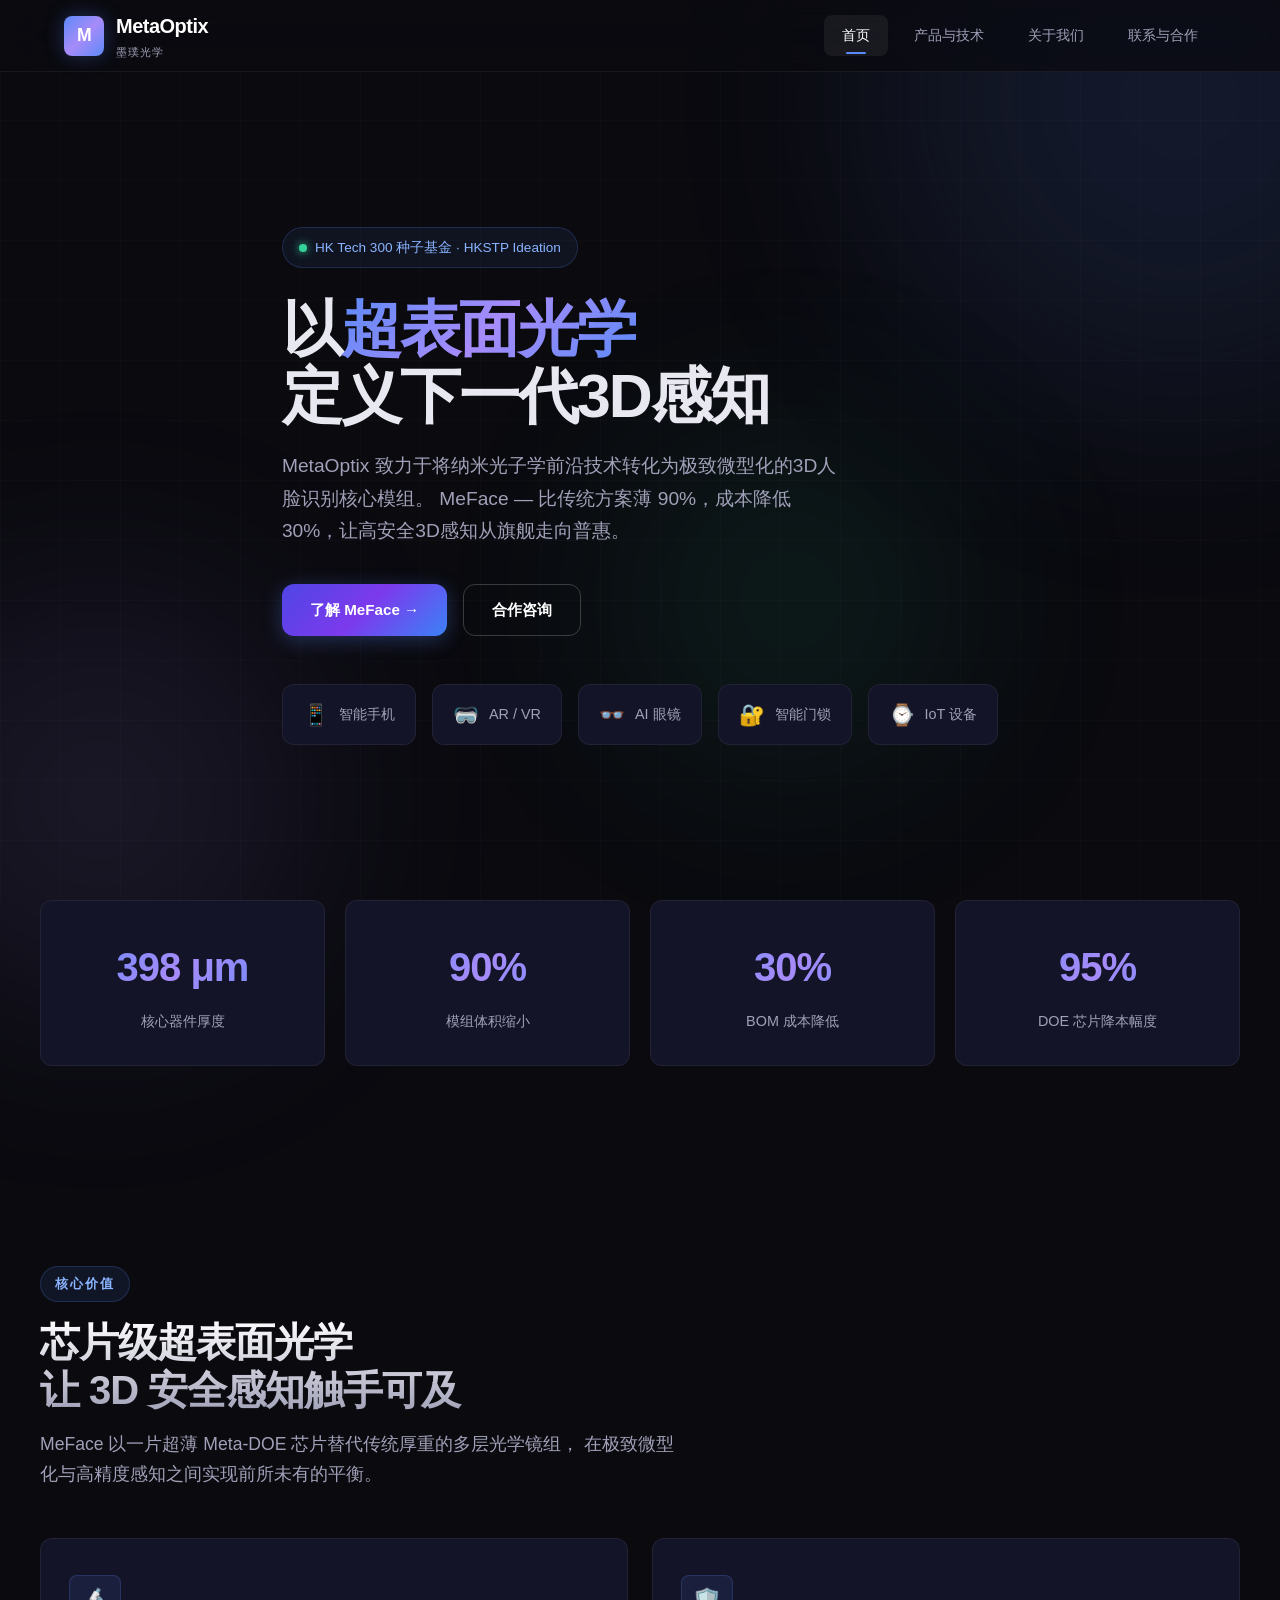
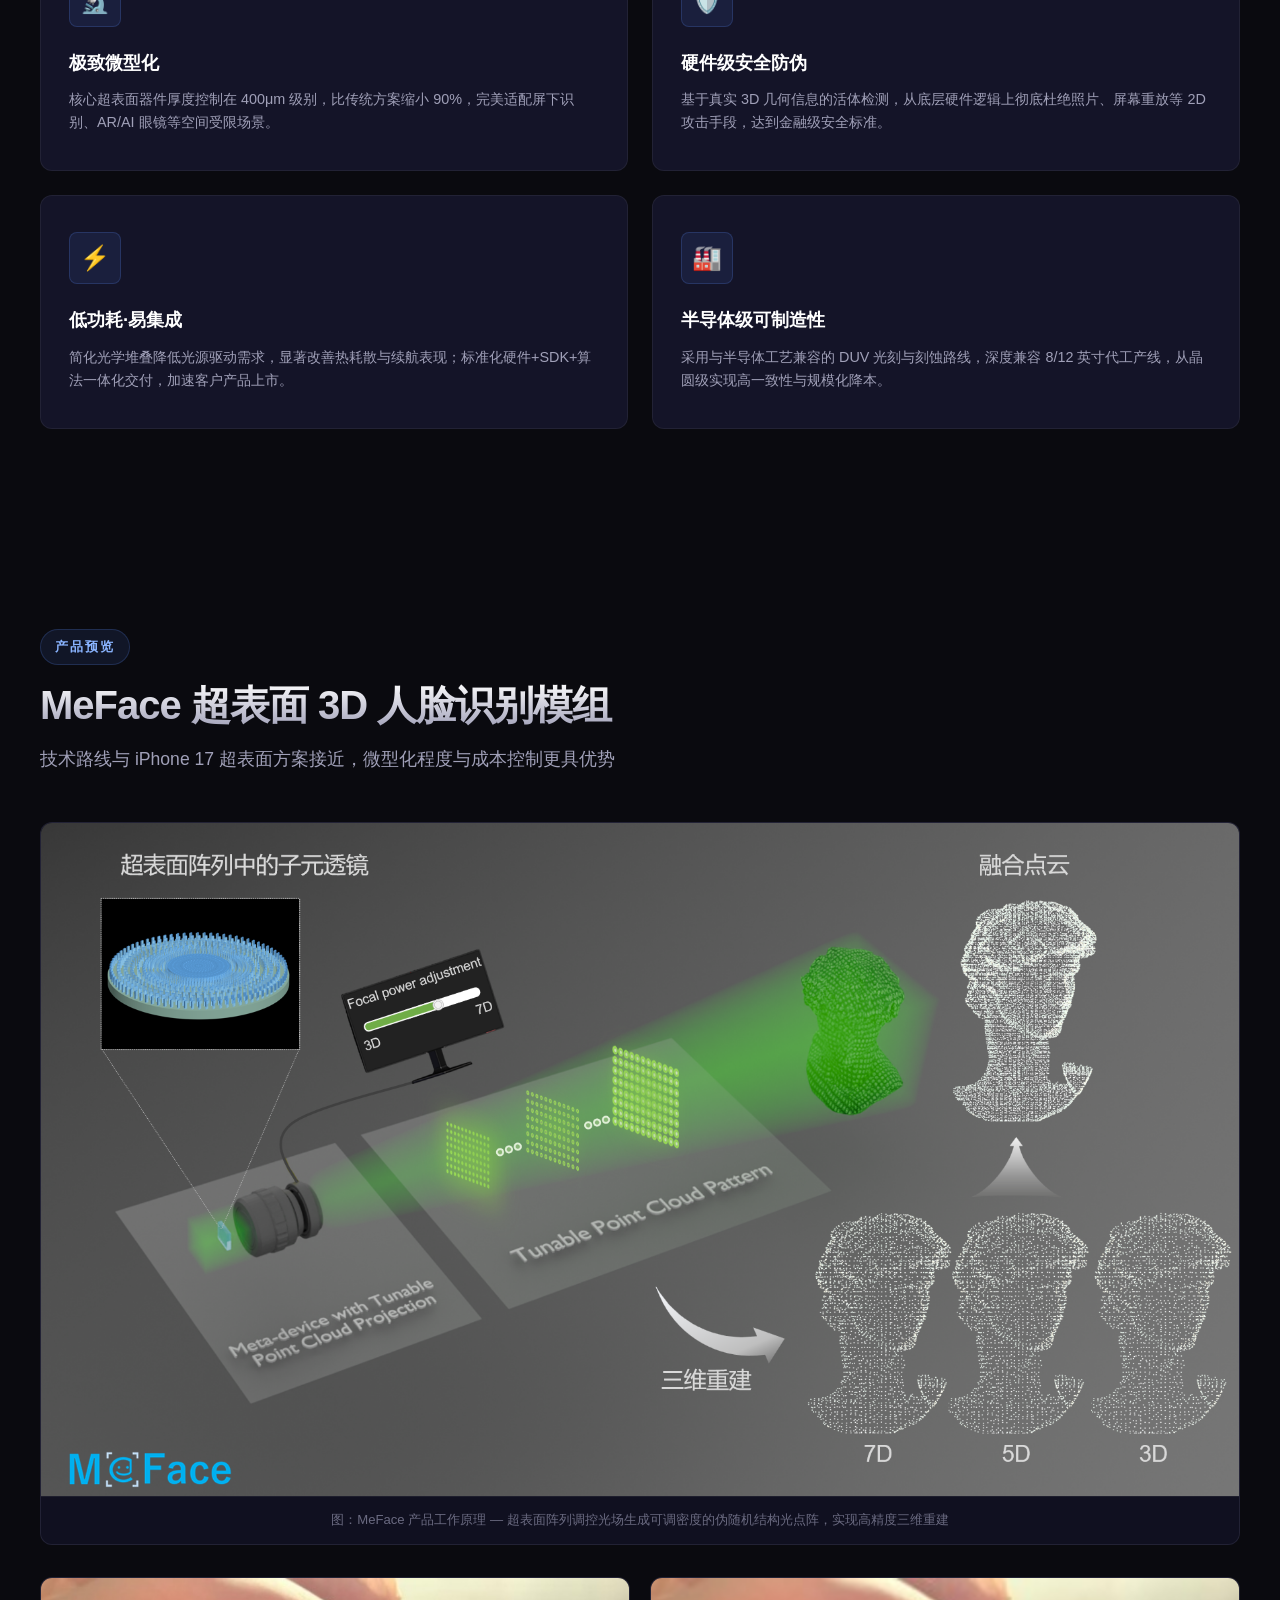
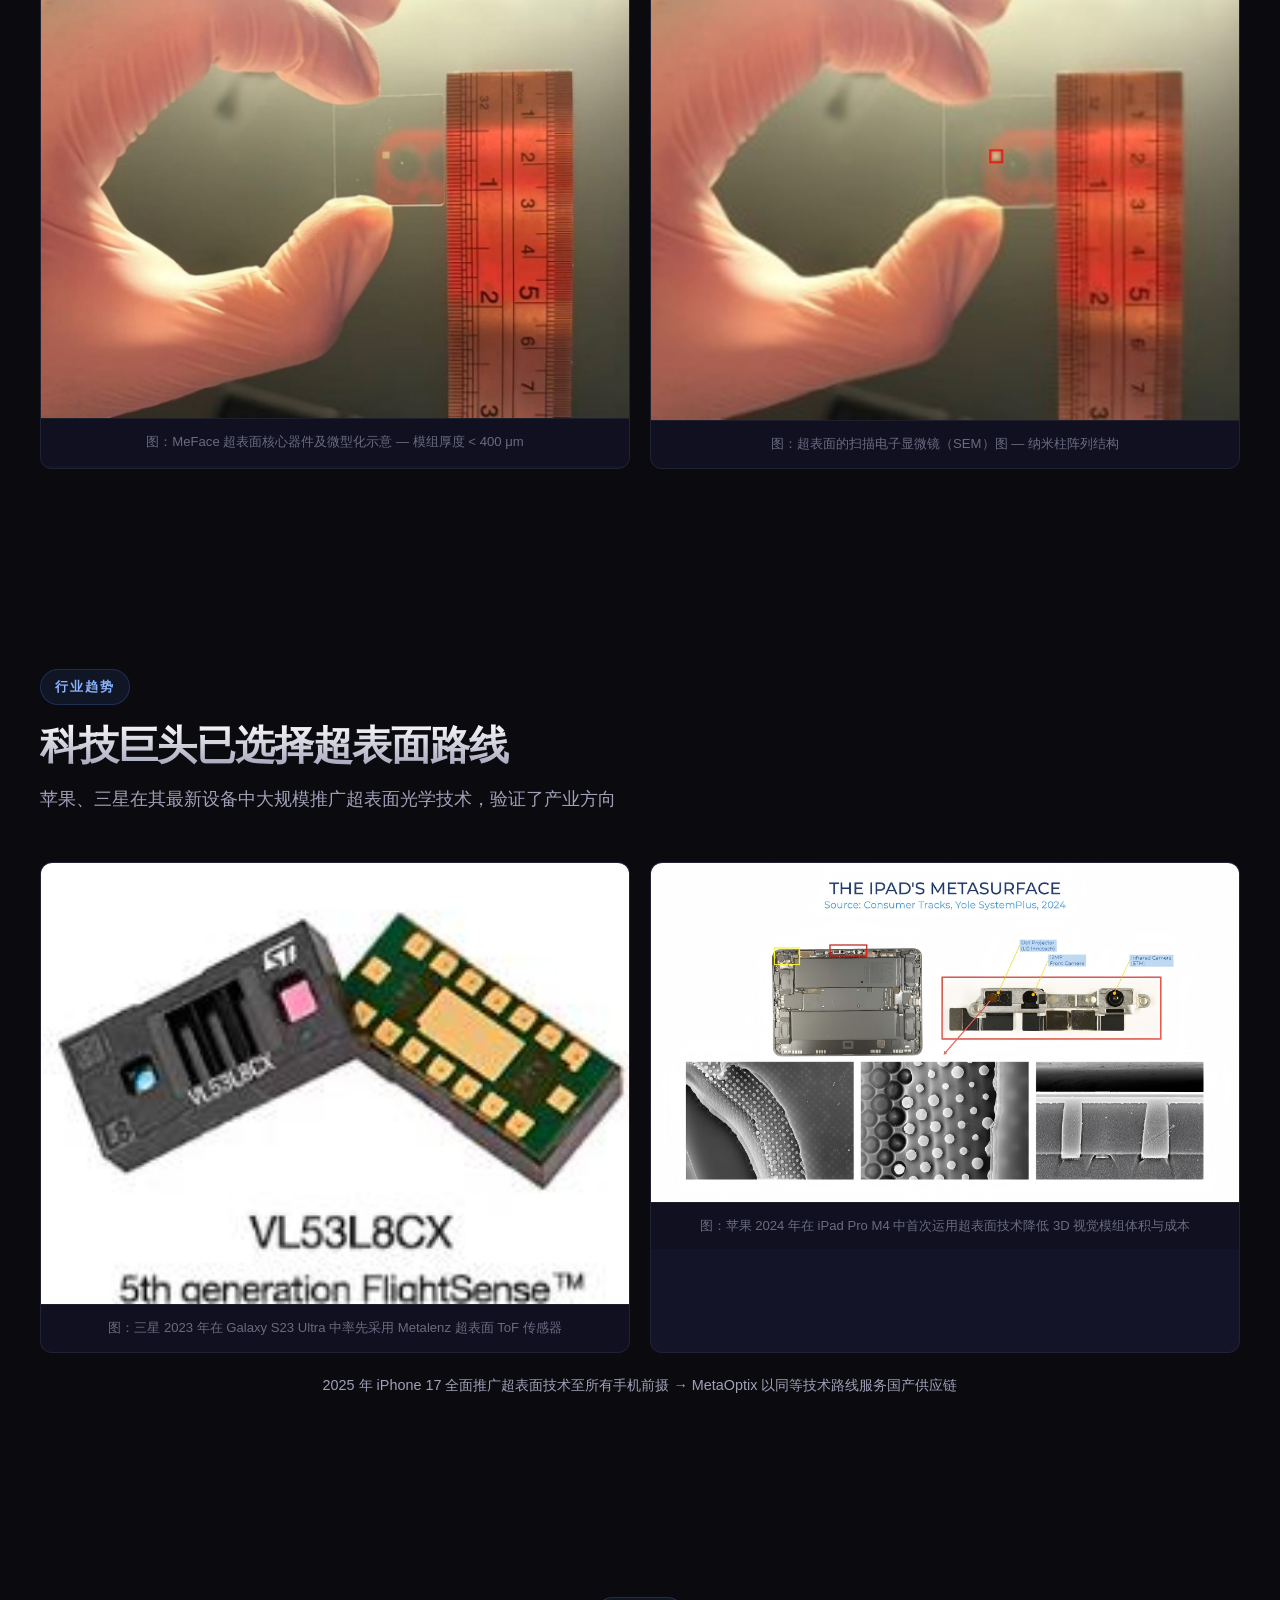
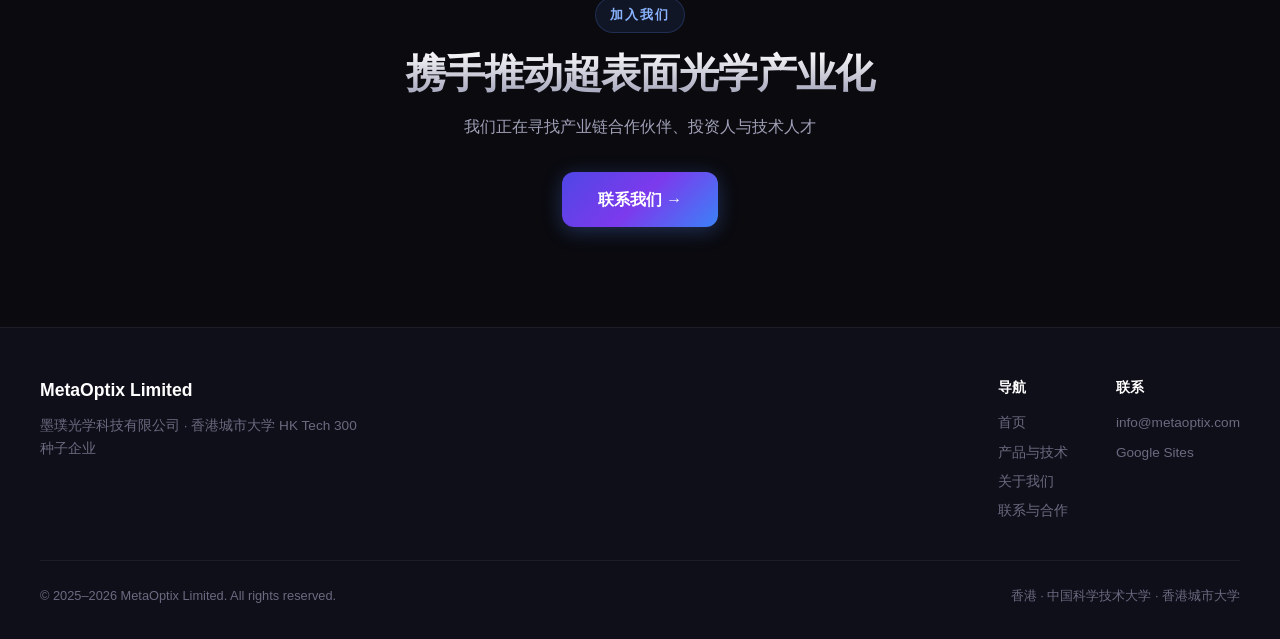
==== index.html @ 43b80e3b "Initial MetaOptix website" ====
<!DOCTYPE html>
<html lang="zh-CN">
<head>
  <meta charset="UTF-8">
  <meta name="viewport" content="width=device-width, initial-scale=1.0">
  <meta name="description" content="MetaOptix 墨璞光学 - 超表面光学芯片级3D人脸识别方案，定义下一代智能感知">
  <title>MetaOptix 墨璞光学 | 超表面3D感知</title>
  <link rel="stylesheet" href="css/style.css">
</head>
<body>

<div class="bg-grid"></div>
<div class="bg-orb bg-orb-1"></div>
<div class="bg-orb bg-orb-2"></div>
<div class="bg-orb bg-orb-3"></div>

<!-- Navigation -->
<nav class="nav">
  <div class="nav-inner">
    <a href="index.html" class="nav-logo">
      <div class="logo-icon">M</div>
      <div>
        <div>MetaOptix</div>
        <div class="logo-sub">墨璞光学</div>
      </div>
    </a>
    <div class="nav-links">
      <a href="index.html" class="active">首页</a>
      <a href="product.html">产品与技术</a>
      <a href="about.html">关于我们</a>
      <a href="contact.html">联系与合作</a>
    </div>
    <button class="nav-toggle" aria-label="菜单">
      <span></span><span></span><span></span>
    </button>
  </div>
</nav>

<!-- Main Content -->
<main class="page-wrap">

  <!-- Hero Section -->
  <section class="section hero">
    <div class="section-inner">
      <div class="hero-badge animate">
        <span class="dot"></span>
        HK Tech 300 种子基金 · HKSTP Ideation
      </div>
      <h1 class="animate">
        以<span class="gradient">超表面光学</span><br>定义下一代3D感知
      </h1>
      <p class="animate">
        MetaOptix 致力于将纳米光子学前沿技术转化为极致微型化的3D人脸识别核心模组。
        MeFace — 比传统方案薄 90%，成本降低 30%，让高安全3D感知从旗舰走向普惠。
      </p>
      <div class="hero-actions animate">
        <a href="product.html" class="btn btn-primary">了解 MeFace →</a>
        <a href="contact.html" class="btn btn-outline">合作咨询</a>
      </div>
      <div class="app-grid animate">
        <div class="app-item"><span class="emoji">📱</span> 智能手机</div>
        <div class="app-item"><span class="emoji">🥽</span> AR / VR</div>
        <div class="app-item"><span class="emoji">👓</span> AI 眼镜</div>
        <div class="app-item"><span class="emoji">🔐</span> 智能门锁</div>
        <div class="app-item"><span class="emoji">⌚</span> IoT 设备</div>
      </div>
    </div>
  </section>

  <!-- Key Stats -->
  <section class="section" style="padding-top:0;">
    <div class="section-inner">
      <div class="stats-grid animate">
        <div class="stat-card">
          <div class="stat-value"><span class="counter" data-target="400" data-suffix=" μm">0 μm</span></div>
          <div class="stat-label">核心器件厚度</div>
        </div>
        <div class="stat-card">
          <div class="stat-value"><span class="counter" data-target="90" data-suffix="%">0%</span></div>
          <div class="stat-label">模组体积缩小</div>
        </div>
        <div class="stat-card">
          <div class="stat-value"><span class="counter" data-target="30" data-suffix="%">0%</span></div>
          <div class="stat-label">BOM 成本降低</div>
        </div>
        <div class="stat-card">
          <div class="stat-value"><span class="counter" data-target="95" data-suffix="%">0%</span></div>
          <div class="stat-label">DOE 芯片降本幅度</div>
        </div>
      </div>
    </div>
  </section>

  <!-- Value Proposition -->
  <section class="section">
    <div class="section-inner">
      <div class="section-label animate">核心价值</div>
      <h2 class="section-title animate">芯片级超表面光学<br>让 3D 安全感知触手可及</h2>
      <p class="section-desc animate">
        MeFace 以一片超薄 Meta-DOE 芯片替代传统厚重的多层光学镜组，
        在极致微型化与高精度感知之间实现前所未有的平衡。
      </p>
      <div class="grid-2 animate">
        <div class="card feature-card">
          <div class="icon">🔬</div>
          <h3>极致微型化</h3>
          <p>核心超表面器件厚度控制在 400μm 级别，比传统方案缩小 90%，完美适配屏下识别、AR/AI 眼镜等空间受限场景。</p>
        </div>
        <div class="card feature-card">
          <div class="icon">🛡️</div>
          <h3>硬件级安全防伪</h3>
          <p>基于真实 3D 几何信息的活体检测，从底层硬件逻辑上彻底杜绝照片、屏幕重放等 2D 攻击手段，达到金融级安全标准。</p>
        </div>
        <div class="card feature-card">
          <div class="icon">⚡</div>
          <h3>低功耗·易集成</h3>
          <p>简化光学堆叠降低光源驱动需求，显著改善热耗散与续航表现；标准化硬件+SDK+算法一体化交付，加速客户产品上市。</p>
        </div>
        <div class="card feature-card">
          <div class="icon">🏭</div>
          <h3>半导体级可制造性</h3>
          <p>采用与半导体工艺兼容的 DUV 光刻与刻蚀路线，深度兼容 8/12 英寸代工产线，从晶圆级实现高一致性与规模化降本。</p>
        </div>
      </div>
    </div>
  </section>

  <!-- Product Preview with Images -->
  <section class="section">
    <div class="section-inner">
      <div class="section-label animate">产品预览</div>
      <h2 class="section-title animate">MeFace 超表面 3D 人脸识别模组</h2>
      <p class="section-desc animate">技术路线与 iPhone 17 超表面方案接近，微型化程度与成本控制更具优势</p>

      <!-- Product working principle -->
      <div class="animate" style="margin-bottom:32px;">
        <div class="img-card">
          <img src="images/image19.png" alt="MeFace 产品工作原理示意" loading="lazy">
          <div class="img-caption">图：MeFace 产品工作原理 — 超表面阵列调控光场生成可调密度的伪随机结构光点阵，实现高精度三维重建</div>
        </div>
      </div>

      <!-- Two-column: Prototype + SEM -->
      <div class="img-grid-2 animate">
        <div class="img-card">
          <img src="images/image10.jpeg" alt="MeFace 核心原型" loading="lazy">
          <div class="img-caption">图：MeFace 超表面核心器件及微型化示意 — 模组厚度 &lt; 400 μm</div>
        </div>
        <div class="img-card">
          <img src="images/image27.png" alt="超表面 SEM 扫描电镜图" loading="lazy">
          <div class="img-caption">图：超表面的扫描电子显微镜（SEM）图 — 纳米柱阵列结构</div>
        </div>
      </div>
    </div>
  </section>

  <!-- Tech Giants using Metasurface -->
  <section class="section">
    <div class="section-inner">
      <div class="section-label animate">行业趋势</div>
      <h2 class="section-title animate">科技巨头已选择超表面路线</h2>
      <p class="section-desc animate">苹果、三星在其最新设备中大规模推广超表面光学技术，验证了产业方向</p>
      <div class="img-grid-2 animate">
        <div class="img-card">
          <img src="images/image17.png" alt="三星 Galaxy S23 Ultra 采用 Metalenz 超表面 ToF 传感器" loading="lazy">
          <div class="img-caption">图：三星 2023 年在 Galaxy S23 Ultra 中率先采用 Metalenz 超表面 ToF 传感器</div>
        </div>
        <div class="img-card">
          <img src="images/image18.png" alt="苹果 iPad Pro M4 采用超表面技术" loading="lazy">
          <div class="img-caption">图：苹果 2024 年在 iPad Pro M4 中首次运用超表面技术降低 3D 视觉模组体积与成本</div>
        </div>
      </div>
      <p style="color:var(--text-secondary);text-align:center;margin-top:20px;font-size:0.9rem;">
        2025 年 iPhone 17 全面推广超表面技术至所有手机前摄 → MetaOptix 以同等技术路线服务国产供应链
      </p>
    </div>
  </section>

  <!-- CTA Section -->
  <section class="section" style="text-align:center;">
    <div class="section-inner animate">
      <div class="section-label">加入我们</div>
      <h2 class="section-title" style="max-width:600px;margin:0 auto 16px;">
        携手推动超表面光学产业化
      </h2>
      <p style="color:var(--text-secondary);margin-bottom:32px;">
        我们正在寻找产业链合作伙伴、投资人与技术人才
      </p>
      <a href="contact.html" class="btn btn-primary" style="font-size:1rem;padding:14px 36px;">联系我们 →</a>
    </div>
  </section>

</main>

<!-- Footer -->
<footer class="footer">
  <div class="footer-inner">
    <div class="footer-brand">
      <h3>MetaOptix Limited</h3>
      <p>墨璞光学科技有限公司 · 香港城市大学 HK Tech 300 种子企业</p>
    </div>
    <div class="footer-links">
      <div>
        <h4>导航</h4>
        <a href="index.html">首页</a>
        <a href="product.html">产品与技术</a>
        <a href="about.html">关于我们</a>
        <a href="contact.html">联系与合作</a>
      </div>
      <div>
        <h4>联系</h4>
        <a href="mailto:info@metaoptix.com">info@metaoptix.com</a>
        <a href="https://sites.google.com/gapps.cityu.edu.hk/metaoptix/home" target="_blank" rel="noopener">Google Sites</a>
      </div>
    </div>
  </div>
  <div class="footer-bottom">
    <span>&copy; 2025–2026 MetaOptix Limited. All rights reserved.</span>
    <span>香港 · 中国科学技术大学 · 香港城市大学</span>
  </div>
</footer>

<script src="js/main.js"></script>
</body>
</html>
---- css/style.css ----
/* ============================================================
   MetaOptix 官方网站 - 深色科技风
   Dark Tech Style for MetaOptix Limited
   ============================================================ */

/* --- CSS Variables --- */
:root {
  --bg-primary: #0a0a0f;
  --bg-secondary: #0f0f1a;
  --bg-card: #141428;
  --bg-card-hover: #1a1a35;
  --border-color: rgba(255, 255, 255, 0.06);
  --border-glow: rgba(100, 140, 255, 0.15);

  --text-primary: #e8e8f0;
  --text-secondary: #a0a0b8;
  --text-muted: #6a6a80;

  --accent: #5b8af7;
  --accent-light: #8ab4ff;
  --accent-glow: rgba(91, 138, 247, 0.3);
  --accent-gradient: linear-gradient(135deg, #5b8af7 0%, #a78bfa 50%, #5b8af7 100%);
  --accent-gradient-2: linear-gradient(135deg, #4f46e5 0%, #7c3aed 50%, #3b82f6 100%);

  --success: #34d399;
  --warning: #fbbf24;
  --danger: #f87171;

  --font-sans: 'Segoe UI', 'PingFang SC', 'Microsoft YaHei', -apple-system, sans-serif;
  --font-mono: 'Cascadia Code', 'Fira Code', 'JetBrains Mono', 'Consolas', monospace;

  --nav-height: 72px;
  --max-width: 1200px;
  --radius: 12px;
  --radius-sm: 8px;
  --radius-lg: 20px;

  --shadow-glow: 0 0 40px var(--accent-glow);
  --shadow-card: 0 1px 2px rgba(0, 0, 0, 0.4), 0 4px 16px rgba(0, 0, 0, 0.3);
  --shadow-card-hover: 0 4px 8px rgba(0, 0, 0, 0.5), 0 8px 32px rgba(91, 138, 247, 0.12);

  --transition: 0.3s cubic-bezier(0.4, 0, 0.2, 1);
}

/* --- Reset & Base --- */
*, *::before, *::after {
  margin: 0;
  padding: 0;
  box-sizing: border-box;
}

html {
  scroll-behavior: smooth;
  font-size: 16px;
}

body {
  font-family: var(--font-sans);
  background: var(--bg-primary);
  color: var(--text-primary);
  line-height: 1.7;
  overflow-x: hidden;
  -webkit-font-smoothing: antialiased;
}

a {
  color: var(--accent-light);
  text-decoration: none;
  transition: color var(--transition);
}
a:hover { color: #fff; }

img { max-width: 100%; display: block; }

ul { list-style: none; }

/* --- Background Effects --- */
.bg-grid {
  position: fixed;
  top: 0; left: 0;
  width: 100%; height: 100%;
  pointer-events: none;
  z-index: 0;
  background-image:
    linear-gradient(rgba(255,255,255,0.02) 1px, transparent 1px),
    linear-gradient(90deg, rgba(255,255,255,0.02) 1px, transparent 1px);
  background-size: 60px 60px;
}

.bg-orb {
  position: fixed;
  border-radius: 50%;
  filter: blur(120px);
  opacity: 0.12;
  pointer-events: none;
  z-index: 0;
}
.bg-orb-1 {
  width: 600px; height: 600px;
  background: var(--accent);
  top: -200px; right: -200px;
  animation: orbFloat 20s ease-in-out infinite;
}
.bg-orb-2 {
  width: 400px; height: 400px;
  background: #a78bfa;
  bottom: -100px; left: -100px;
  animation: orbFloat 25s ease-in-out infinite reverse;
}
.bg-orb-3 {
  width: 300px; height: 300px;
  background: #34d399;
  top: 50%; left: 50%;
  animation: orbFloat 18s ease-in-out infinite;
}

@keyframes orbFloat {
  0%, 100% { transform: translate(0, 0) scale(1); }
  33% { transform: translate(40px, -30px) scale(1.1); }
  66% { transform: translate(-20px, 20px) scale(0.9); }
}

/* --- Navigation --- */
.nav {
  position: fixed;
  top: 0;
  left: 0;
  width: 100%;
  height: var(--nav-height);
  z-index: 1000;
  background: rgba(10, 10, 15, 0.8);
  backdrop-filter: blur(20px) saturate(180%);
  -webkit-backdrop-filter: blur(20px) saturate(180%);
  border-bottom: 1px solid var(--border-color);
  transition: background var(--transition);
}
.nav.scrolled {
  background: rgba(10, 10, 15, 0.95);
}

.nav-inner {
  max-width: var(--max-width);
  margin: 0 auto;
  padding: 0 24px;
  height: 100%;
  display: flex;
  align-items: center;
  justify-content: space-between;
}

.nav-logo {
  display: flex;
  align-items: center;
  gap: 12px;
  font-size: 1.25rem;
  font-weight: 700;
  color: #fff;
  letter-spacing: -0.5px;
}

.nav-logo .logo-icon {
  width: 40px;
  height: 40px;
  border-radius: var(--radius-sm);
  background: var(--accent-gradient);
  display: flex;
  align-items: center;
  justify-content: center;
  font-size: 1.1rem;
  font-weight: 900;
  color: #fff;
  box-shadow: 0 0 20px var(--accent-glow);
}

.nav-logo .logo-sub {
  font-size: 0.7rem;
  font-weight: 400;
  color: var(--text-secondary);
  letter-spacing: 1px;
  text-transform: uppercase;
}

.nav-links {
  display: flex;
  align-items: center;
  gap: 8px;
}

.nav-links a {
  color: var(--text-secondary);
  padding: 8px 18px;
  border-radius: 8px;
  font-size: 0.9rem;
  font-weight: 500;
  transition: all var(--transition);
  position: relative;
}

.nav-links a:hover,
.nav-links a.active {
  color: #fff;
  background: rgba(255, 255, 255, 0.06);
}

.nav-links a.active::after {
  content: '';
  position: absolute;
  bottom: 2px;
  left: 50%;
  transform: translateX(-50%);
  width: 20px;
  height: 2px;
  border-radius: 1px;
  background: var(--accent);
}

.nav-toggle {
  display: none;
  flex-direction: column;
  gap: 5px;
  cursor: pointer;
  padding: 8px;
  background: none;
  border: none;
}
.nav-toggle span {
  display: block;
  width: 24px;
  height: 2px;
  background: var(--text-primary);
  border-radius: 1px;
  transition: var(--transition);
}

/* --- Page Wrapper --- */
.page-wrap {
  position: relative;
  z-index: 1;
  padding-top: var(--nav-height);
}

/* --- Section --- */
.section {
  padding: 100px 24px;
}

.section-inner {
  max-width: var(--max-width);
  margin: 0 auto;
}

.section-label {
  display: inline-block;
  font-size: 0.8rem;
  font-weight: 600;
  letter-spacing: 2px;
  text-transform: uppercase;
  color: var(--accent-light);
  margin-bottom: 16px;
  padding: 6px 14px;
  border-radius: 20px;
  background: rgba(91, 138, 247, 0.1);
  border: 1px solid rgba(91, 138, 247, 0.2);
}

.section-title {
  font-size: 2.5rem;
  font-weight: 700;
  letter-spacing: -1px;
  line-height: 1.2;
  margin-bottom: 16px;
  background: linear-gradient(180deg, #fff 0%, var(--text-secondary) 100%);
  -webkit-background-clip: text;
  -webkit-text-fill-color: transparent;
  background-clip: text;
}

.section-desc {
  font-size: 1.1rem;
  color: var(--text-secondary);
  max-width: 640px;
  margin-bottom: 48px;
}

/* --- Buttons --- */
.btn {
  display: inline-flex;
  align-items: center;
  gap: 8px;
  padding: 12px 28px;
  border-radius: var(--radius);
  font-size: 0.95rem;
  font-weight: 600;
  border: none;
  cursor: pointer;
  transition: all var(--transition);
  font-family: var(--font-sans);
}
.btn-primary {
  background: var(--accent-gradient-2);
  color: #fff;
  box-shadow: 0 4px 20px rgba(91, 138, 247, 0.3);
}
.btn-primary:hover {
  box-shadow: 0 6px 30px rgba(91, 138, 247, 0.5);
  transform: translateY(-2px);
  color: #fff;
}
.btn-outline {
  background: transparent;
  color: #fff;
  border: 1px solid rgba(255, 255, 255, 0.2);
}
.btn-outline:hover {
  border-color: rgba(255, 255, 255, 0.5);
  background: rgba(255, 255, 255, 0.05);
  color: #fff;
}

/* --- Cards --- */
.card {
  background: var(--bg-card);
  border: 1px solid var(--border-color);
  border-radius: var(--radius);
  padding: 32px;
  transition: all var(--transition);
}
.card:hover {
  background: var(--bg-card-hover);
  border-color: var(--border-glow);
  box-shadow: var(--shadow-card-hover);
  transform: translateY(-2px);
}

/* --- Stats Grid --- */
.stats-grid {
  display: grid;
  grid-template-columns: repeat(4, 1fr);
  gap: 20px;
}

.stat-card {
  text-align: center;
  padding: 32px 20px;
  background: var(--bg-card);
  border: 1px solid var(--border-color);
  border-radius: var(--radius);
  transition: all var(--transition);
  position: relative;
  overflow: hidden;
}
.stat-card::before {
  content: '';
  position: absolute;
  top: 0; left: 0;
  width: 100%; height: 1px;
  background: var(--accent-gradient);
  opacity: 0;
  transition: opacity var(--transition);
}
.stat-card:hover::before { opacity: 1; }
.stat-card:hover {
  border-color: var(--border-glow);
  box-shadow: var(--shadow-card-hover);
}
.stat-value {
  font-size: 2.5rem;
  font-weight: 800;
  letter-spacing: -1px;
  background: var(--accent-gradient);
  -webkit-background-clip: text;
  -webkit-text-fill-color: transparent;
  background-clip: text;
  margin-bottom: 8px;
}
.stat-label {
  font-size: 0.9rem;
  color: var(--text-secondary);
}

/* --- Page Header (inner pages) --- */
.page-header {
  padding: 120px 24px 60px;
  text-align: center;
  position: relative;
}
.page-header .section-label { margin-bottom: 20px; }
.page-header .section-title {
  font-size: 3rem;
  margin-bottom: 20px;
}
.page-header .section-desc {
  margin: 0 auto;
}

/* --- Grid Layouts --- */
.grid-2 {
  display: grid;
  grid-template-columns: repeat(2, 1fr);
  gap: 24px;
}
.grid-3 {
  display: grid;
  grid-template-columns: repeat(3, 1fr);
  gap: 24px;
}

/* --- Feature Cards --- */
.feature-card {
  padding: 36px 28px;
}
.feature-card .icon {
  width: 52px;
  height: 52px;
  border-radius: var(--radius-sm);
  background: rgba(91, 138, 247, 0.1);
  display: flex;
  align-items: center;
  justify-content: center;
  font-size: 1.5rem;
  margin-bottom: 20px;
  border: 1px solid rgba(91, 138, 247, 0.2);
}
.feature-card h3 {
  font-size: 1.15rem;
  font-weight: 600;
  margin-bottom: 10px;
  color: #fff;
}
.feature-card p {
  font-size: 0.9rem;
  color: var(--text-secondary);
  line-height: 1.6;
}

/* --- Table --- */
.table-wrap {
  overflow-x: auto;
  border-radius: var(--radius);
  border: 1px solid var(--border-color);
}
table {
  width: 100%;
  border-collapse: collapse;
  font-size: 0.9rem;
}
thead {
  background: rgba(91, 138, 247, 0.08);
}
th {
  text-align: left;
  padding: 14px 20px;
  font-weight: 600;
  color: var(--accent-light);
  white-space: nowrap;
  border-bottom: 1px solid var(--border-color);
}
td {
  padding: 12px 20px;
  color: var(--text-secondary);
  border-bottom: 1px solid rgba(255, 255, 255, 0.04);
}
tr:last-child td { border-bottom: none; }
tr:hover td {
  color: var(--text-primary);
  background: rgba(255, 255, 255, 0.02);
}

/* --- Timeline --- */
.timeline {
  position: relative;
  padding-left: 30px;
  border-left: 1px solid var(--border-color);
}
.timeline-item {
  position: relative;
  margin-bottom: 36px;
  padding-left: 24px;
}
.timeline-item::before {
  content: '';
  position: absolute;
  left: -36px;
  top: 6px;
  width: 11px;
  height: 11px;
  border-radius: 50%;
  background: var(--accent);
  box-shadow: 0 0 12px var(--accent-glow);
  border: 2px solid var(--bg-primary);
}
.timeline-item .year {
  font-size: 0.8rem;
  font-weight: 700;
  color: var(--accent-light);
  letter-spacing: 1px;
  margin-bottom: 4px;
}
.timeline-item h4 {
  font-size: 1rem;
  color: #fff;
  margin-bottom: 6px;
}
.timeline-item p {
  font-size: 0.88rem;
  color: var(--text-secondary);
}

/* --- Team Grid --- */
.team-grid {
  display: grid;
  grid-template-columns: repeat(auto-fill, minmax(280px, 1fr));
  gap: 24px;
}

.team-card {
  padding: 28px;
  text-align: center;
}
.team-card .avatar {
  width: 80px;
  height: 80px;
  border-radius: 50%;
  margin: 0 auto 16px;
  background: var(--accent-gradient);
  display: flex;
  align-items: center;
  justify-content: center;
  font-size: 1.8rem;
  font-weight: 700;
  color: #fff;
  box-shadow: 0 0 24px var(--accent-glow);
}
.team-card h4 {
  font-size: 1.05rem;
  color: #fff;
  margin-bottom: 4px;
}
.team-card .role {
  font-size: 0.85rem;
  color: var(--accent-light);
  font-weight: 500;
  margin-bottom: 8px;
}
.team-card .bio {
  font-size: 0.85rem;
  color: var(--text-muted);
  line-height: 1.5;
}

/* --- Partner Grid --- */
.partner-grid {
  display: grid;
  grid-template-columns: repeat(auto-fill, minmax(240px, 1fr));
  gap: 20px;
}
.partner-card {
  padding: 24px;
  text-align: center;
  cursor: default;
}
.partner-card .partner-logo {
  width: 64px;
  height: 64px;
  border-radius: var(--radius);
  background: rgba(255, 255, 255, 0.04);
  margin: 0 auto 16px;
  display: flex;
  align-items: center;
  justify-content: center;
  font-size: 1.8rem;
  border: 1px solid var(--border-color);
}
.partner-card h4 {
  font-size: 0.95rem;
  color: #fff;
  margin-bottom: 4px;
}
.partner-card .type {
  font-size: 0.8rem;
  color: var(--accent-light);
}

/* --- Contact Form --- */
.contact-form {
  display: grid;
  gap: 16px;
  max-width: 560px;
}
.contact-form input,
.contact-form textarea {
  width: 100%;
  padding: 14px 18px;
  background: var(--bg-card);
  border: 1px solid var(--border-color);
  border-radius: var(--radius-sm);
  color: var(--text-primary);
  font-family: var(--font-sans);
  font-size: 0.95rem;
  transition: border-color var(--transition);
  resize: vertical;
}
.contact-form input:focus,
.contact-form textarea:focus {
  outline: none;
  border-color: var(--accent);
  box-shadow: 0 0 0 3px rgba(91, 138, 247, 0.1);
}
.contact-form textarea { min-height: 120px; }

/* --- Footer --- */
.footer {
  border-top: 1px solid var(--border-color);
  background: var(--bg-secondary);
  padding: 48px 24px 32px;
  position: relative;
  z-index: 1;
}
.footer-inner {
  max-width: var(--max-width);
  margin: 0 auto;
  display: flex;
  justify-content: space-between;
  align-items: flex-start;
  flex-wrap: wrap;
  gap: 32px;
}
.footer-brand h3 {
  color: #fff;
  font-size: 1.1rem;
  margin-bottom: 8px;
}
.footer-brand p {
  color: var(--text-muted);
  font-size: 0.85rem;
  max-width: 320px;
}
.footer-links {
  display: flex;
  gap: 48px;
}
.footer-links h4 {
  color: #fff;
  font-size: 0.85rem;
  margin-bottom: 12px;
  letter-spacing: 0.5px;
}
.footer-links a {
  display: block;
  color: var(--text-muted);
  font-size: 0.85rem;
  margin-bottom: 6px;
  transition: color var(--transition);
}
.footer-links a:hover { color: #fff; }
.footer-bottom {
  max-width: var(--max-width);
  margin: 32px auto 0;
  padding-top: 24px;
  border-top: 1px solid var(--border-color);
  display: flex;
  justify-content: space-between;
  font-size: 0.8rem;
  color: var(--text-muted);
  flex-wrap: wrap;
  gap: 8px;
}

/* --- Highlight Tag --- */
.tag {
  display: inline-block;
  padding: 4px 12px;
  border-radius: 20px;
  font-size: 0.75rem;
  font-weight: 600;
  letter-spacing: 0.5px;
}
.tag-blue { background: rgba(91, 138, 247, 0.15); color: var(--accent-light); }
.tag-green { background: rgba(52, 211, 153, 0.15); color: var(--success); }
.tag-purple { background: rgba(167, 139, 250, 0.15); color: #a78bfa; }

/* --- Animate on Scroll --- */
.animate {
  opacity: 0;
  transform: translateY(30px);
  transition: opacity 0.6s ease, transform 0.6s ease;
}
.animate.visible {
  opacity: 1;
  transform: translateY(0);
}

/* --- Hero (Home) --- */
.hero {
  min-height: calc(100vh - var(--nav-height));
  display: flex;
  align-items: center;
  position: relative;
  overflow: hidden;
}
.hero .section-inner {
  position: relative;
  z-index: 2;
  padding: 48px 0;
}
.hero-badge {
  display: inline-flex;
  align-items: center;
  gap: 8px;
  padding: 8px 16px;
  border-radius: 24px;
  background: rgba(91, 138, 247, 0.08);
  border: 1px solid rgba(91, 138, 247, 0.2);
  font-size: 0.85rem;
  color: var(--accent-light);
  margin-bottom: 28px;
}
.hero-badge .dot {
  width: 8px; height: 8px;
  border-radius: 50%;
  background: var(--success);
  box-shadow: 0 0 8px var(--success);
  animation: pulse 2s infinite;
}
@keyframes pulse {
  0%, 100% { opacity: 1; }
  50% { opacity: 0.4; }
}
.hero h1 {
  font-size: 3.8rem;
  font-weight: 800;
  letter-spacing: -2px;
  line-height: 1.1;
  margin-bottom: 20px;
}
.hero h1 .gradient {
  background: var(--accent-gradient);
  -webkit-background-clip: text;
  -webkit-text-fill-color: transparent;
  background-clip: text;
}
.hero p {
  font-size: 1.2rem;
  color: var(--text-secondary);
  max-width: 560px;
  margin-bottom: 36px;
  line-height: 1.7;
}
.hero-actions {
  display: flex;
  gap: 16px;
  flex-wrap: wrap;
}

/* App icon grid */
.app-grid {
  display: flex;
  gap: 16px;
  flex-wrap: wrap;
  margin-top: 48px;
}
.app-item {
  display: flex;
  align-items: center;
  gap: 10px;
  padding: 12px 20px;
  background: var(--bg-card);
  border: 1px solid var(--border-color);
  border-radius: var(--radius);
  font-size: 0.9rem;
  color: var(--text-secondary);
  transition: all var(--transition);
}
.app-item:hover {
  border-color: var(--border-glow);
  color: #fff;
}
.app-item .emoji { font-size: 1.3rem; }

/* --- Technology Process --- */
.process-steps {
  display: grid;
  grid-template-columns: repeat(5, 1fr);
  gap: 0;
  position: relative;
}
.process-step {
  text-align: center;
  padding: 24px 16px;
  position: relative;
}
.process-step::after {
  content: '';
  position: absolute;
  top: 32px;
  right: -12px;
  width: 24px;
  height: 1px;
  background: var(--border-color);
}
.process-step:last-child::after { display: none; }
.process-step .step-num {
  width: 40px;
  height: 40px;
  border-radius: 50%;
  background: var(--accent-gradient);
  display: flex;
  align-items: center;
  justify-content: center;
  font-weight: 700;
  font-size: 0.9rem;
  color: #fff;
  margin: 0 auto 12px;
  box-shadow: 0 0 16px var(--accent-glow);
}
.process-step h4 {
  font-size: 0.9rem;
  color: #fff;
  margin-bottom: 4px;
}
.process-step p {
  font-size: 0.78rem;
  color: var(--text-muted);
}

/* --- Responsive --- */
@media (max-width: 1024px) {
  .stats-grid { grid-template-columns: repeat(2, 1fr); }
  .grid-2, .grid-3 { grid-template-columns: 1fr; }
  .process-steps { grid-template-columns: 1fr; }
  .process-step::after { display: none; }
  .hero h1 { font-size: 2.8rem; }
  .team-grid { grid-template-columns: repeat(auto-fill, minmax(240px, 1fr)); }
}

@media (max-width: 768px) {
  .section { padding: 64px 16px; }
  .section-title { font-size: 1.8rem; }
  .page-header .section-title { font-size: 2rem; }

  .nav-links {
    display: none;
    position: fixed;
    top: var(--nav-height);
    left: 0;
    width: 100%;
    flex-direction: column;
    background: rgba(10, 10, 15, 0.96);
    backdrop-filter: blur(20px);
    padding: 16px;
    border-bottom: 1px solid var(--border-color);
  }
  .nav-links.open { display: flex; }
  .nav-toggle { display: flex; }

  .hero h1 { font-size: 2rem; }
  .hero p { font-size: 1rem; }

  .stats-grid { grid-template-columns: repeat(2, 1fr); gap: 12px; }
  .stat-value { font-size: 1.8rem; }

  .footer-inner { flex-direction: column; }
  .footer-links { gap: 24px; flex-wrap: wrap; }

  .team-grid { grid-template-columns: 1fr; }
  .partner-grid { grid-template-columns: repeat(2, 1fr); }
}

/* --- Image Styles --- */
.img-card {
  background: var(--bg-card);
  border: 1px solid var(--border-color);
  border-radius: var(--radius);
  overflow: hidden;
  transition: all var(--transition);
}
.img-card:hover {
  border-color: var(--border-glow);
  box-shadow: var(--shadow-card-hover);
}
.img-card img {
  width: 100%;
  display: block;
  object-fit: contain;
  background: var(--bg-secondary);
}
.img-card .img-caption {
  padding: 12px 16px;
  font-size: 0.82rem;
  color: var(--text-muted);
  text-align: center;
  border-top: 1px solid var(--border-color);
  background: rgba(0,0,0,0.2);
}

.img-full {
  width: 100%;
  border-radius: var(--radius);
  border: 1px solid var(--border-color);
  background: var(--bg-secondary);
}

.img-inline {
  max-width: 100%;
  border-radius: var(--radius-sm);
  border: 1px solid var(--border-color);
}

.img-grid-2 {
  display: grid;
  grid-template-columns: repeat(2, 1fr);
  gap: 20px;
}
.img-grid-3 {
  display: grid;
  grid-template-columns: repeat(3, 1fr);
  gap: 20px;
}

@media (max-width: 768px) {
  .img-grid-2, .img-grid-3 { grid-template-columns: 1fr; }
}
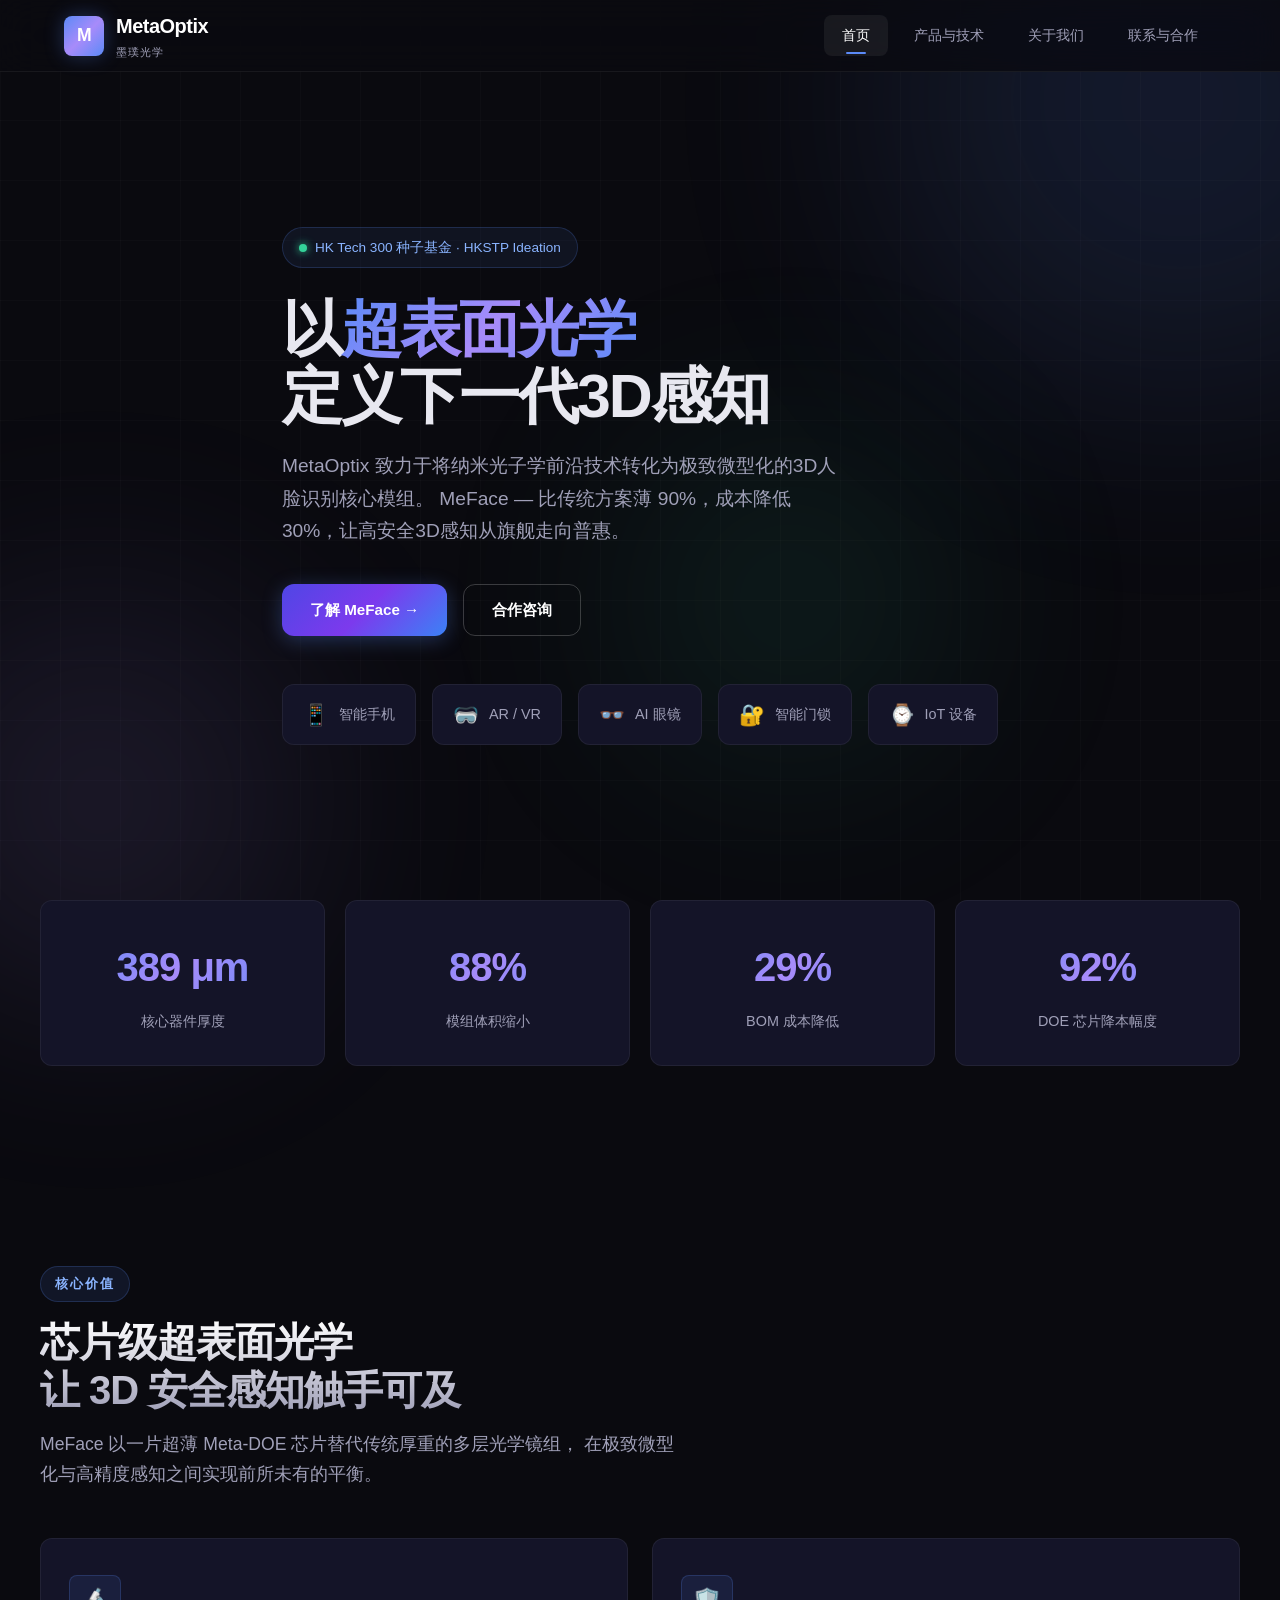
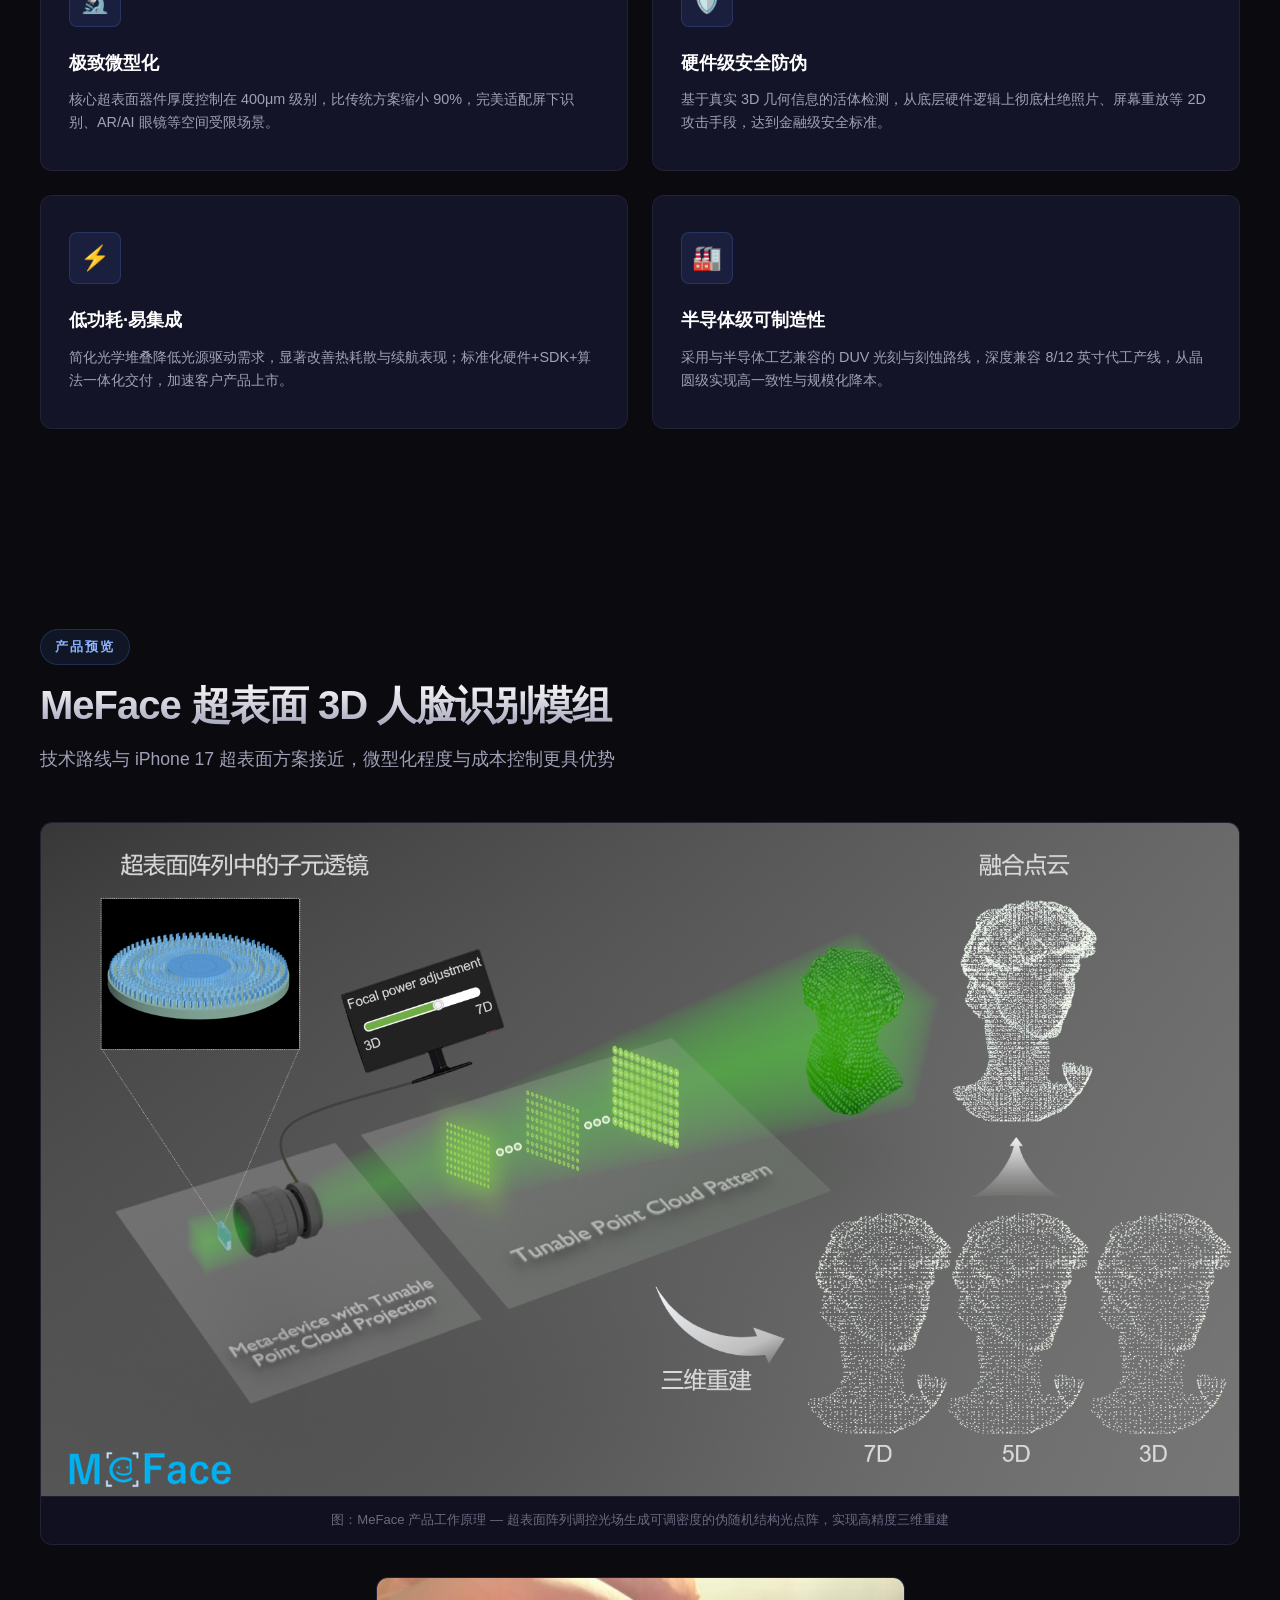
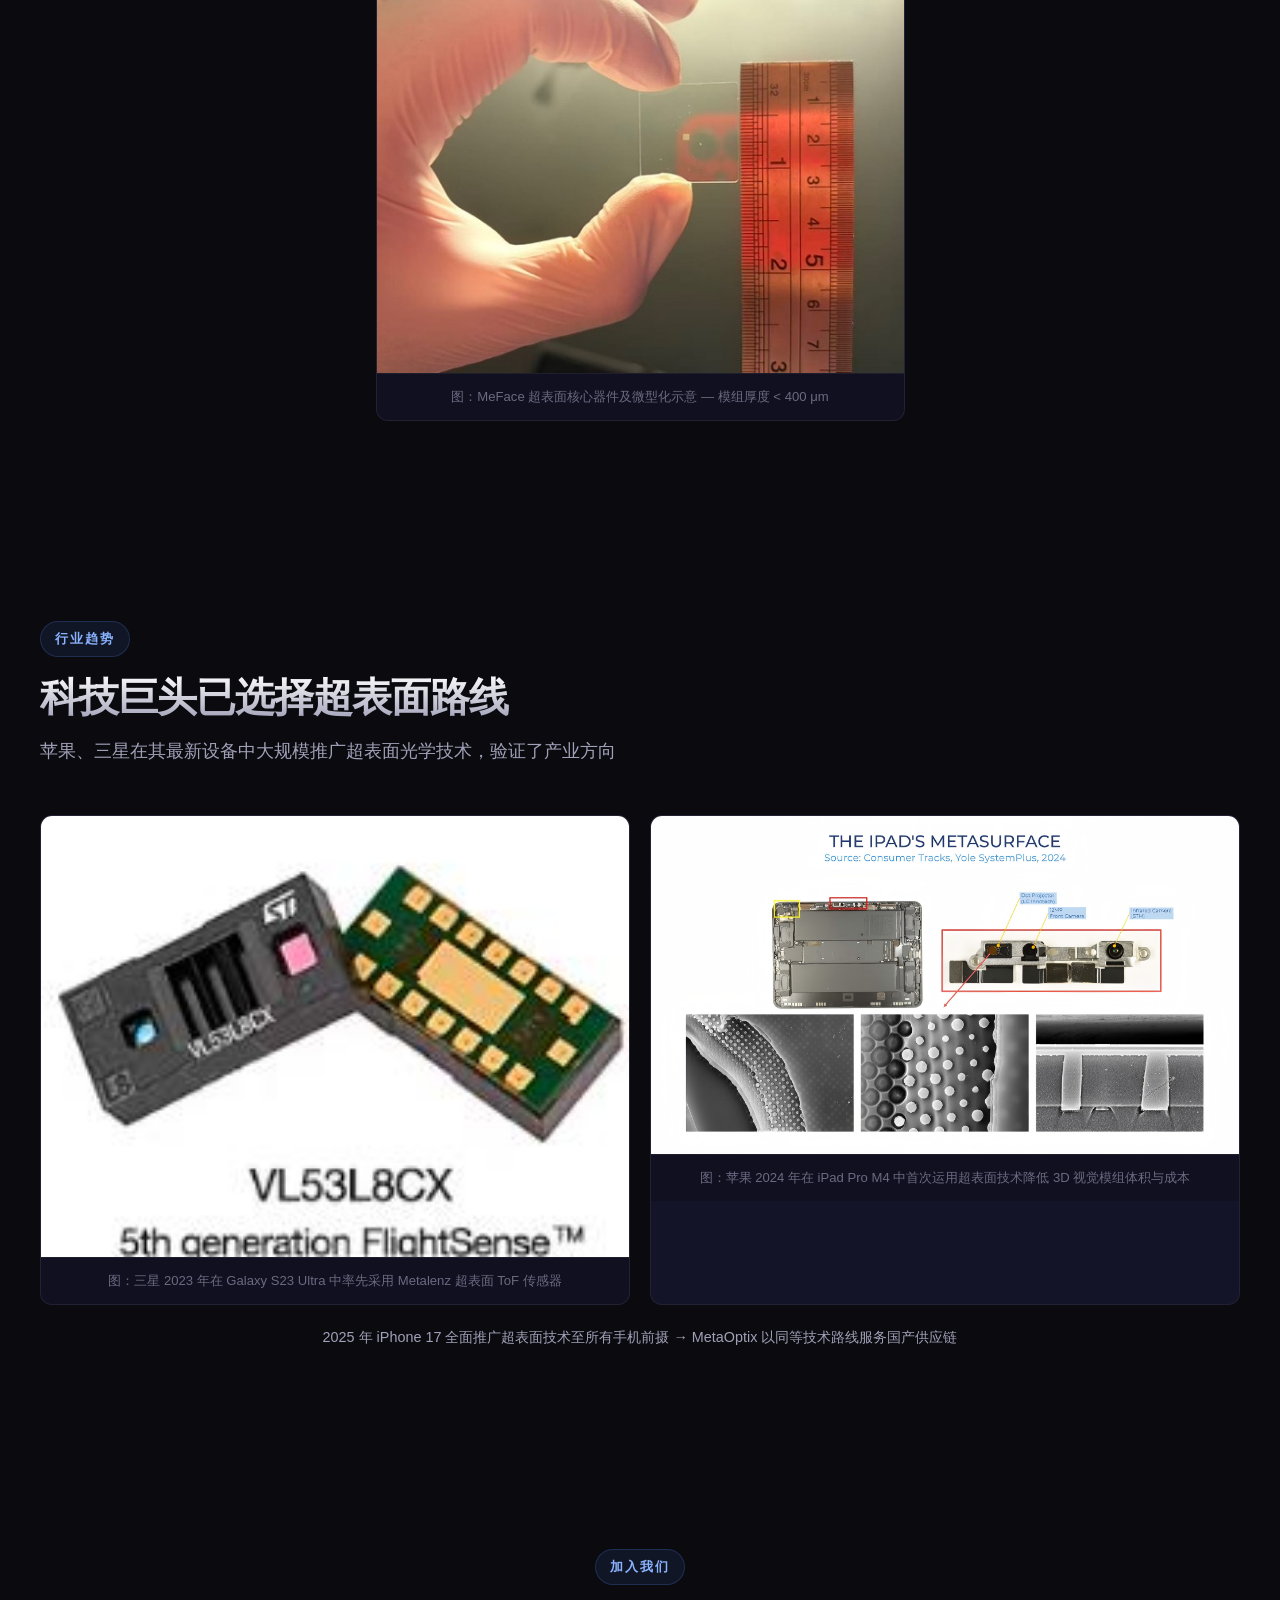
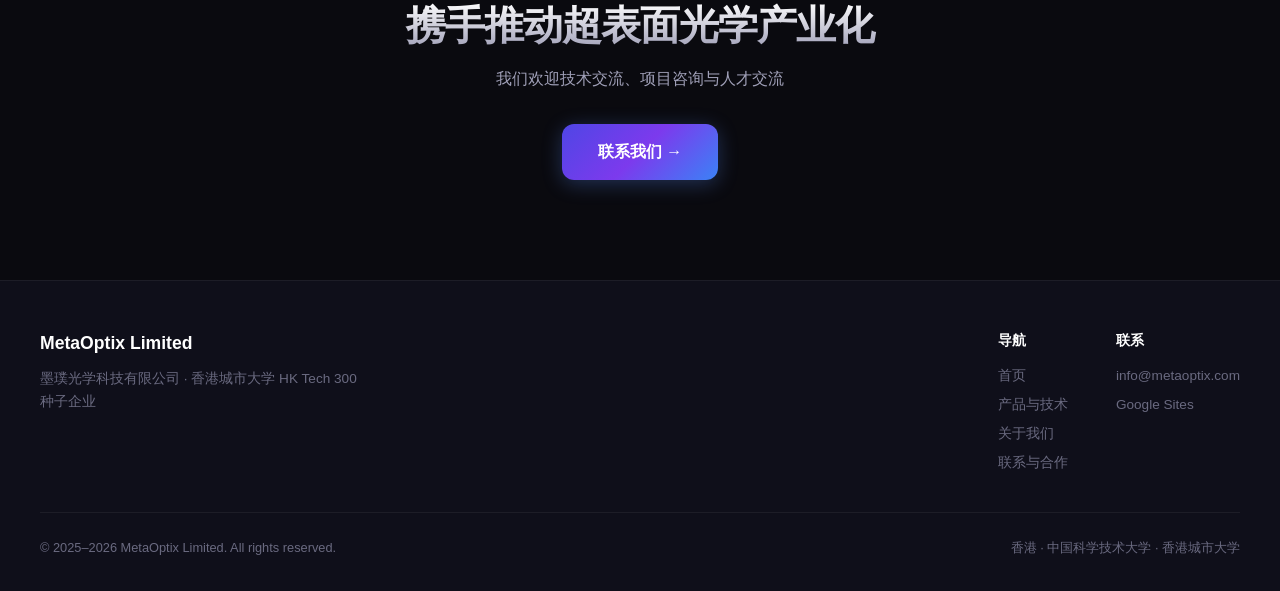
==== commit da73b896: "Remove private partner materials from public site" ====
--- a/index.html
+++ b/index.html
@@ -140,15 +140,11 @@
         </div>
       </div>
 
-      <!-- Two-column: Prototype + SEM -->
+      <!-- Prototype -->
       <div class="img-grid-2 animate">
-        <div class="img-card">
+        <div class="img-card" style="grid-column:1 / -1;max-width:720px;margin:0 auto;">
           <img src="images/image10.jpeg" alt="MeFace 核心原型" loading="lazy">
           <div class="img-caption">图：MeFace 超表面核心器件及微型化示意 — 模组厚度 &lt; 400 μm</div>
-        </div>
-        <div class="img-card">
-          <img src="images/image27.png" alt="超表面 SEM 扫描电镜图" loading="lazy">
-          <div class="img-caption">图：超表面的扫描电子显微镜（SEM）图 — 纳米柱阵列结构</div>
         </div>
       </div>
     </div>
@@ -184,7 +180,7 @@
         携手推动超表面光学产业化
       </h2>
       <p style="color:var(--text-secondary);margin-bottom:32px;">
-        我们正在寻找产业链合作伙伴、投资人与技术人才
+        我们欢迎技术交流、项目咨询与人才交流
       </p>
       <a href="contact.html" class="btn btn-primary" style="font-size:1rem;padding:14px 36px;">联系我们 →</a>
     </div>
